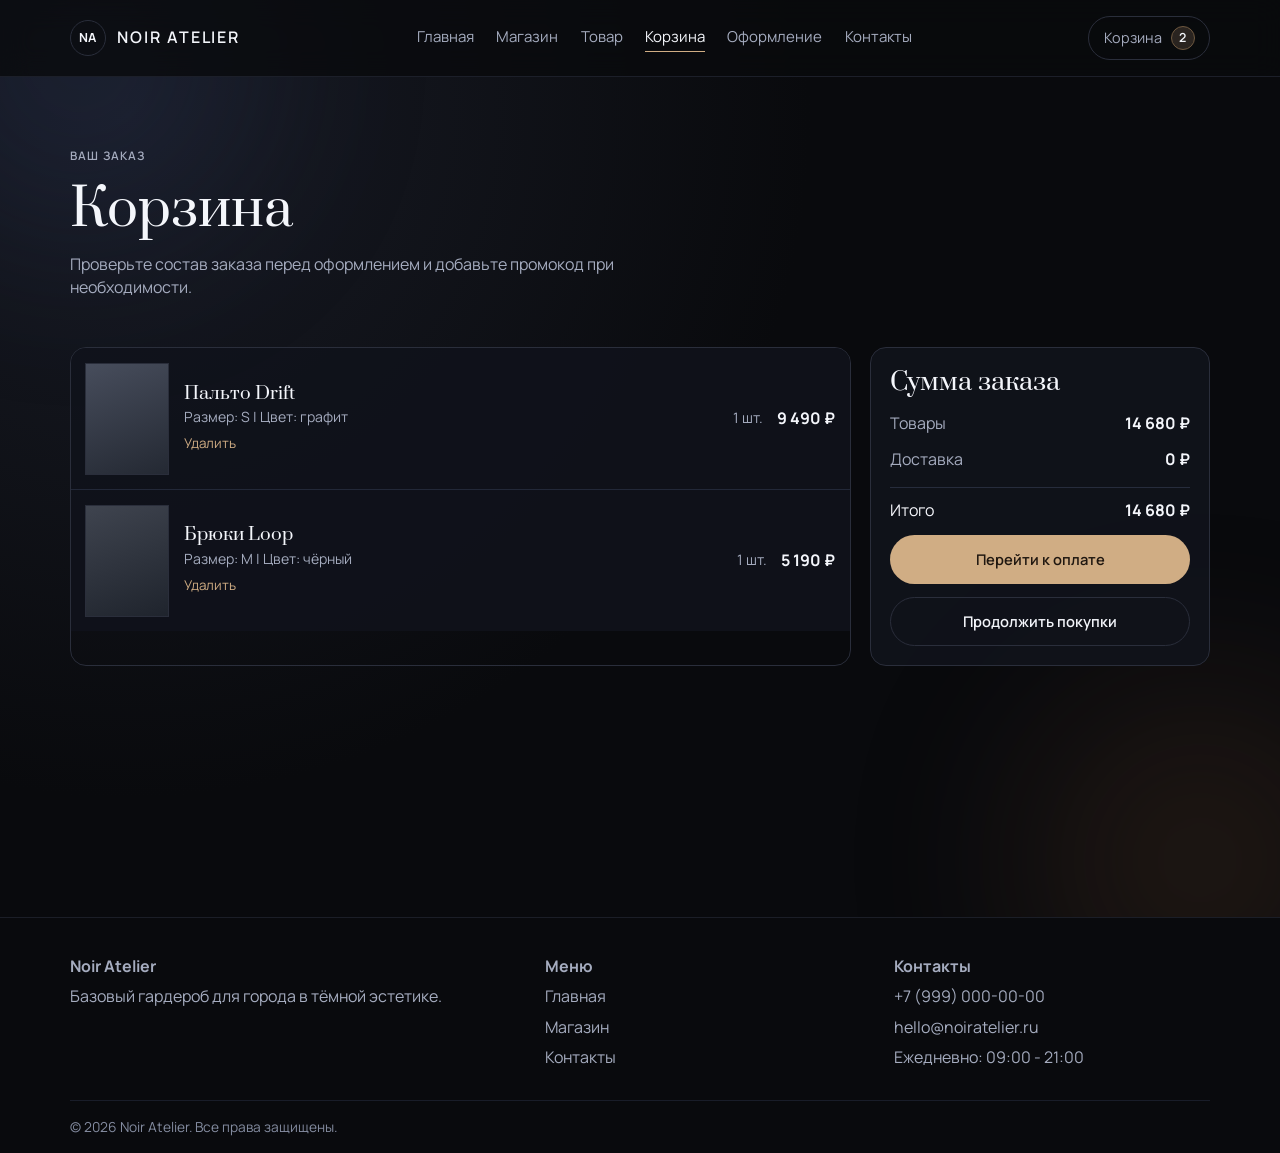
==== pages/cart.html @ 2ebc10a5 "Add all main pages + navigation" ====
﻿<!DOCTYPE html>
<html lang="ru">
<head>
  <meta charset="UTF-8">
  <meta name="viewport" content="width=device-width, initial-scale=1.0">
  <title>Noir Atelier | Корзина</title>
  <link rel="preconnect" href="https://fonts.googleapis.com">
  <link rel="preconnect" href="https://fonts.gstatic.com" crossorigin>
  <link href="https://fonts.googleapis.com/css2?family=Manrope:wght@400;500;600;700&family=Prata&display=swap" rel="stylesheet">
  <link rel="stylesheet" href="../css/style.css">
</head>
<body>
  <div class="page-glow page-glow-left" aria-hidden="true"></div>
  <div class="page-glow page-glow-right" aria-hidden="true"></div>

  <header class="site-header">
    <div class="container header-inner">
      <a class="logo" href="../index.html" aria-label="Главная Noir Atelier">
        <span class="logo-mark">NA</span>
        <span class="logo-text">Noir Atelier</span>
      </a>

      <button class="nav-toggle" type="button" aria-label="Открыть меню" aria-expanded="false" aria-controls="site-nav">
        <span></span>
        <span></span>
        <span></span>
      </button>

      <nav class="site-nav" id="site-nav" aria-label="Основная навигация">
        <a href="../index.html">Главная</a>
        <a href="shop.html">Магазин</a>
        <a href="product.html">Товар</a>
        <a href="cart.html" aria-current="page">Корзина</a>
        <a href="checkout.html">Оформление</a>
        <a href="contact.html">Контакты</a>
      </nav>

      <a class="header-cart" href="cart.html" aria-label="Открыть корзину">Корзина <span>2</span></a>
    </div>
  </header>

  <main class="page-main">
    <section class="section page-hero">
      <div class="container">
        <p class="eyebrow">Ваш заказ</p>
        <h1>Корзина</h1>
        <p>Проверьте состав заказа перед оформлением и добавьте промокод при необходимости.</p>
      </div>
    </section>

    <section class="section section-tight">
      <div class="container cart-layout">
        <div class="cart-items" aria-label="Список товаров в корзине">
          <article class="cart-item">
            <div class="cart-thumb product-image product-image-1" aria-hidden="true"></div>
            <div class="cart-meta">
              <h2>Пальто Drift</h2>
              <p>Размер: S | Цвет: графит</p>
              <a href="#">Удалить</a>
            </div>
            <div class="cart-qty" aria-label="Количество товара">1 шт.</div>
            <div class="cart-price">9 490 ₽</div>
          </article>

          <article class="cart-item">
            <div class="cart-thumb product-image product-image-6" aria-hidden="true"></div>
            <div class="cart-meta">
              <h2>Брюки Loop</h2>
              <p>Размер: M | Цвет: чёрный</p>
              <a href="#">Удалить</a>
            </div>
            <div class="cart-qty" aria-label="Количество товара">1 шт.</div>
            <div class="cart-price">5 190 ₽</div>
          </article>
        </div>

        <aside class="summary-card">
          <h2>Сумма заказа</h2>
          <div class="summary-row">
            <span>Товары</span>
            <strong>14 680 ₽</strong>
          </div>
          <div class="summary-row">
            <span>Доставка</span>
            <strong>0 ₽</strong>
          </div>
          <div class="summary-row summary-total">
            <span>Итого</span>
            <strong>14 680 ₽</strong>
          </div>

          <a class="btn btn-primary" href="checkout.html">Перейти к оплате</a>
          <a class="btn btn-ghost" href="shop.html">Продолжить покупки</a>
        </aside>
      </div>
    </section>
  </main>

  <footer class="site-footer" id="contacts">
    <div class="container footer-grid">
      <div>
        <p class="footer-title">Noir Atelier</p>
        <p>Базовый гардероб для города в тёмной эстетике.</p>
      </div>

      <div>
        <p class="footer-title">Меню</p>
        <a href="../index.html">Главная</a>
        <a href="shop.html">Магазин</a>
        <a href="contact.html">Контакты</a>
      </div>

      <div>
        <p class="footer-title">Контакты</p>
        <a href="tel:+79990000000">+7 (999) 000-00-00</a>
        <a href="mailto:hello@noiratelier.ru">hello@noiratelier.ru</a>
        <p>Ежедневно: 09:00 - 21:00</p>
      </div>
    </div>
    <div class="container footer-bottom">
      <p>© <span id="current-year"></span> Noir Atelier. Все права защищены.</p>
    </div>
  </footer>

  <script src="../js/main.js"></script>
</body>
</html>
---- css/style.css ----
﻿:root {
  --bg: #090a0d;
  --surface: #12141a;
  --surface-elevated: #1a1d26;
  --line: #2a2e3b;
  --text: #f4f6fb;
  --muted: #a5acbf;
  --accent: #d0ad84;
  --accent-soft: #c6a37a2e;
  --radius-lg: 22px;
  --radius-md: 16px;
  --radius-sm: 12px;
  --container: 1140px;
}

* {
  box-sizing: border-box;
}

html {
  scroll-behavior: smooth;
}

body {
  margin: 0;
  font-family: "Manrope", "Segoe UI", sans-serif;
  color: var(--text);
  background: radial-gradient(circle at 10% 10%, #181b25 0%, var(--bg) 44%), var(--bg);
  line-height: 1.45;
  position: relative;
  min-height: 100vh;
  overflow-x: hidden;
}

h1,
h2,
h3 {
  margin: 0;
  font-family: "Prata", Georgia, serif;
  font-weight: 400;
  line-height: 1.15;
}

p {
  margin: 0;
}

a {
  color: inherit;
  text-decoration: none;
}

.container {
  width: min(var(--container), calc(100% - 3rem));
  margin: 0 auto;
}

.section {
  padding: 4.5rem 0;
  position: relative;
}

.page-glow {
  position: fixed;
  width: 360px;
  aspect-ratio: 1;
  border-radius: 50%;
  filter: blur(90px);
  opacity: 0.3;
  pointer-events: none;
  z-index: -1;
}

.page-glow-left {
  top: -120px;
  left: -100px;
  background: #273252;
}

.page-glow-right {
  bottom: -140px;
  right: -100px;
  background: #4f3422;
}

.site-header {
  position: sticky;
  top: 0;
  backdrop-filter: blur(14px);
  background: #090a0dcc;
  border-bottom: 1px solid #1c1f29;
  z-index: 20;
}

.header-inner {
  min-height: 76px;
  display: grid;
  grid-template-columns: auto 1fr auto;
  align-items: center;
  gap: 1.8rem;
}

.logo {
  display: inline-flex;
  align-items: center;
  gap: 0.7rem;
}

.logo-mark {
  width: 36px;
  height: 36px;
  border-radius: 50%;
  border: 1px solid var(--line);
  display: grid;
  place-items: center;
  font-size: 0.78rem;
  font-weight: 700;
  letter-spacing: 0.08em;
}

.logo-text {
  font-size: 1rem;
  letter-spacing: 0.12em;
  text-transform: uppercase;
  font-weight: 600;
}

.site-nav {
  justify-self: center;
  display: flex;
  align-items: center;
  gap: 1.4rem;
}

.site-nav a {
  color: var(--muted);
  font-size: 0.94rem;
  position: relative;
  padding-bottom: 0.2rem;
  transition: color 0.22s ease;
}

.site-nav a:hover,
.site-nav a:focus-visible {
  color: var(--text);
}

.site-nav a[aria-current="page"] {
  color: var(--text);
}

.site-nav a[aria-current="page"]::after {
  content: "";
  position: absolute;
  left: 0;
  right: 0;
  bottom: -0.12rem;
  height: 1px;
  background: var(--accent);
}

.header-cart {
  display: inline-flex;
  align-items: center;
  gap: 0.55rem;
  border: 1px solid var(--line);
  border-radius: 999px;
  padding: 0.55rem 0.9rem;
  font-size: 0.9rem;
  color: var(--muted);
  transition: border-color 0.22s ease, color 0.22s ease;
}

.header-cart span {
  min-width: 24px;
  min-height: 24px;
  border-radius: 999px;
  display: grid;
  place-items: center;
  color: var(--text);
  background: var(--accent-soft);
  border: 1px solid #6f5940;
  font-size: 0.78rem;
  font-weight: 600;
}

.header-cart:hover,
.header-cart:focus-visible {
  color: var(--text);
  border-color: #384159;
}

.nav-toggle {
  display: none;
  width: 40px;
  height: 40px;
  border-radius: 10px;
  border: 1px solid var(--line);
  background: transparent;
  padding: 9px 8px;
  cursor: pointer;
}

.nav-toggle span {
  display: block;
  width: 100%;
  height: 2px;
  background: var(--text);
  margin: 5px 0;
  transition: transform 0.24s ease, opacity 0.24s ease;
}

.nav-open .nav-toggle span:nth-child(1) {
  transform: translateY(7px) rotate(45deg);
}

.nav-open .nav-toggle span:nth-child(2) {
  opacity: 0;
}

.nav-open .nav-toggle span:nth-child(3) {
  transform: translateY(-7px) rotate(-45deg);
}

.hero {
  padding-top: 5.2rem;
}

.hero-grid {
  display: grid;
  grid-template-columns: minmax(0, 1.15fr) minmax(290px, 0.75fr);
  gap: 2rem;
  align-items: stretch;
}

.eyebrow {
  display: inline-block;
  margin-bottom: 1rem;
  color: var(--accent);
  letter-spacing: 0.1em;
  text-transform: uppercase;
  font-size: 0.73rem;
  font-weight: 600;
}

.hero-content h1 {
  max-width: 14ch;
  font-size: clamp(2rem, 4.8vw, 3.7rem);
}

.hero-copy {
  margin-top: 1.2rem;
  color: var(--muted);
  max-width: 60ch;
}

.hero-actions {
  display: flex;
  flex-wrap: wrap;
  gap: 0.85rem;
  margin-top: 1.9rem;
}

.btn {
  display: inline-flex;
  align-items: center;
  justify-content: center;
  padding: 0.8rem 1.3rem;
  border-radius: 999px;
  font-size: 0.92rem;
  font-weight: 600;
  border: 1px solid transparent;
  transition: transform 0.22s ease, border-color 0.22s ease, background 0.22s ease;
}

.btn:hover,
.btn:focus-visible {
  transform: translateY(-1px);
}

.btn-primary {
  background: var(--accent);
  color: #1f1710;
}

.btn-primary:hover,
.btn-primary:focus-visible {
  background: #e0bc90;
}

.btn-ghost {
  border-color: var(--line);
  color: var(--text);
}

.btn-ghost:hover,
.btn-ghost:focus-visible {
  border-color: #3c4255;
}

.hero-stats {
  list-style: none;
  margin: 2rem 0 0;
  padding: 0;
  display: grid;
  grid-template-columns: repeat(3, minmax(0, 1fr));
  gap: 0.8rem;
}

.hero-stats li {
  border: 1px solid var(--line);
  border-radius: var(--radius-sm);
  padding: 0.95rem 0.9rem;
  background: #11141be0;
}

.hero-stats strong {
  display: block;
  font-size: 1.02rem;
  color: var(--text);
}

.hero-stats span {
  color: var(--muted);
  font-size: 0.83rem;
}

.hero-card {
  background: linear-gradient(156deg, #171a22 0%, #101218 100%);
  border: 1px solid #2a2f3d;
  border-radius: var(--radius-lg);
  padding: 1.6rem;
  display: grid;
  align-content: start;
  gap: 1rem;
  box-shadow: 0 16px 34px #00000052;
}

.hero-card-label {
  font-size: 0.77rem;
  color: var(--accent);
  letter-spacing: 0.11em;
  text-transform: uppercase;
}

.hero-card h2 {
  font-size: clamp(1.7rem, 3.2vw, 2.4rem);
}

.hero-card p {
  color: var(--muted);
}

.hero-card-price {
  color: var(--text);
  font-weight: 700;
  font-size: 1.2rem;
}

.hero-card a {
  color: var(--accent);
  font-weight: 600;
}

.section-head {
  display: flex;
  align-items: end;
  justify-content: space-between;
  gap: 1rem;
  margin-bottom: 1.55rem;
}

.section-head h2 {
  font-size: clamp(1.65rem, 3.5vw, 2.25rem);
}

.category-grid {
  display: grid;
  grid-template-columns: repeat(4, minmax(0, 1fr));
  gap: 1rem;
}

.category-card {
  border: 1px solid var(--line);
  border-radius: var(--radius-md);
  padding: 1.35rem;
  background: linear-gradient(150deg, #141722, #101319);
  min-height: 196px;
  display: grid;
  align-content: space-between;
  gap: 0.8rem;
}

.category-card h3 {
  font-size: 1.35rem;
}

.category-card p {
  color: var(--muted);
}

.category-card a {
  color: var(--accent);
  font-weight: 600;
  font-size: 0.9rem;
}

.product-grid {
  display: grid;
  grid-template-columns: repeat(4, minmax(0, 1fr));
  gap: 1rem;
}

.product-card {
  border: 1px solid var(--line);
  background: #10131be3;
  border-radius: var(--radius-md);
  overflow: hidden;
  transition: transform 0.24s ease, border-color 0.24s ease;
}

.product-card:hover {
  transform: translateY(-3px);
  border-color: #414a63;
}

.product-image {
  aspect-ratio: 3 / 4;
  border-bottom: 1px solid var(--line);
}

.product-image-1 {
  background: linear-gradient(160deg, #474d5c, #242933);
}

.product-image-2 {
  background: linear-gradient(160deg, #a8a39c, #62605c);
}

.product-image-3 {
  background: linear-gradient(160deg, #4f5f79, #253142);
}

.product-image-4 {
  background: linear-gradient(160deg, #2a2f3a, #0d1019);
}

.product-image-5 {
  background: linear-gradient(160deg, #8c7e74, #493f3a);
}

.product-image-6 {
  background: linear-gradient(160deg, #3f444f, #1f242d);
}

.product-image-7 {
  background: linear-gradient(160deg, #5d646f, #2c313a);
}

.product-image-8 {
  background: linear-gradient(160deg, #6f655b, #3f362d);
}

.product-meta {
  padding: 1rem;
  display: grid;
  gap: 0.35rem;
}

.product-meta h3 {
  font-size: 1.22rem;
}

.product-meta p {
  color: var(--muted);
  font-size: 0.9rem;
}

.price-row {
  margin-top: 0.35rem;
  display: flex;
  align-items: center;
  gap: 0.6rem;
}

.price {
  font-weight: 700;
}

.price-old {
  color: #7f8698;
  font-size: 0.85rem;
  text-decoration: line-through;
}

.about-block {
  border: 1px solid var(--line);
  border-radius: var(--radius-lg);
  padding: clamp(1.4rem, 3vw, 2rem);
  background: linear-gradient(165deg, #141824 0%, #101318 65%);
}

.about-block h2 {
  max-width: 24ch;
  font-size: clamp(1.7rem, 3.7vw, 2.7rem);
}

.page-main {
  min-height: calc(100vh - 76px);
}

.page-hero {
  padding-top: 4.1rem;
  padding-bottom: 2rem;
}

.page-hero h1 {
  font-size: clamp(2.1rem, 4.2vw, 3.2rem);
  margin-bottom: 0.85rem;
}

.page-hero p {
  color: var(--muted);
  max-width: 64ch;
}

.section-tight {
  padding-top: 1rem;
}

.section-head-inline {
  align-items: center;
}

.meta-copy {
  color: var(--muted);
  font-size: 0.9rem;
}

.meta-link {
  color: var(--accent);
  font-weight: 600;
}

.shop-layout {
  display: grid;
  grid-template-columns: minmax(210px, 250px) minmax(0, 1fr);
  gap: 1.2rem;
}

.filter-panel {
  border: 1px solid var(--line);
  border-radius: var(--radius-md);
  background: linear-gradient(160deg, #141824, #101319);
  padding: 1.2rem;
  height: fit-content;
}

.filter-panel h2 {
  font-size: 1.45rem;
  margin-bottom: 1rem;
}

.filter-group + .filter-group {
  margin-top: 1.1rem;
}

.filter-group p {
  color: #d6d9e4;
  font-size: 0.9rem;
  margin-bottom: 0.55rem;
}

.chip-group {
  display: flex;
  flex-wrap: wrap;
  gap: 0.45rem;
}

.chip {
  display: inline-flex;
  align-items: center;
  justify-content: center;
  border: 1px solid var(--line);
  color: var(--muted);
  border-radius: 999px;
  padding: 0.38rem 0.82rem;
  font-size: 0.83rem;
  background: #0f131be0;
}

.chip-active {
  color: var(--text);
  border-color: #5f523f;
  background: #2f261c;
}

.price-tag {
  border: 1px dashed #3a4255;
  border-radius: 10px;
  padding: 0.65rem 0.8rem;
  color: var(--muted);
  font-size: 0.84rem;
}

.shop-grid {
  display: grid;
  gap: 1rem;
  grid-template-columns: repeat(3, minmax(0, 1fr));
}

.card-action {
  margin-top: 0.35rem;
  color: var(--accent);
  font-size: 0.85rem;
  font-weight: 600;
}

.product-layout {
  display: grid;
  grid-template-columns: minmax(0, 1fr) minmax(320px, 420px);
  gap: 1.2rem;
}

.gallery-grid {
  display: grid;
  gap: 1rem;
  grid-template-columns: repeat(2, minmax(0, 1fr));
}

.gallery-main {
  grid-column: span 2;
  min-height: 420px;
}

.gallery-thumb {
  min-height: 180px;
}

.detail-panel {
  border: 1px solid var(--line);
  border-radius: var(--radius-md);
  background: linear-gradient(160deg, #141824, #101319);
  padding: 1.35rem;
  display: grid;
  align-content: start;
  gap: 0.9rem;
  height: fit-content;
}

.detail-panel h2 {
  font-size: 2rem;
}

.price-row-large .price {
  font-size: 1.5rem;
}

.size-selector p {
  margin-bottom: 0.5rem;
  color: #d6d9e4;
}

.detail-actions {
  display: flex;
  flex-wrap: wrap;
  gap: 0.7rem;
}

.spec-list {
  margin: 0.6rem 0 0;
  padding-left: 1rem;
  display: grid;
  gap: 0.5rem;
  color: var(--muted);
  font-size: 0.9rem;
}

.product-grid-compact {
  grid-template-columns: repeat(3, minmax(0, 1fr));
}

.cart-layout {
  display: grid;
  grid-template-columns: minmax(0, 1fr) minmax(260px, 340px);
  gap: 1.2rem;
}

.cart-items {
  border: 1px solid var(--line);
  border-radius: var(--radius-md);
  overflow: hidden;
}

.cart-item {
  display: grid;
  grid-template-columns: 84px 1fr auto auto;
  gap: 0.9rem;
  align-items: center;
  padding: 0.9rem;
  background: #10131be3;
}

.cart-item + .cart-item {
  border-top: 1px solid #222838;
}

.cart-thumb {
  min-height: 102px;
  border: 1px solid var(--line);
}

.cart-meta h2 {
  font-size: 1.1rem;
  margin-bottom: 0.2rem;
}

.cart-meta p {
  color: var(--muted);
  font-size: 0.88rem;
}

.cart-meta a {
  margin-top: 0.4rem;
  display: inline-block;
  color: var(--accent);
  font-size: 0.84rem;
}

.cart-qty {
  color: var(--muted);
  font-size: 0.9rem;
}

.cart-price {
  font-weight: 700;
  white-space: nowrap;
}

.summary-card {
  border: 1px solid var(--line);
  border-radius: var(--radius-md);
  background: #11141be5;
  padding: 1.2rem;
  display: grid;
  align-content: start;
  gap: 0.8rem;
  height: fit-content;
}

.summary-card h2 {
  font-size: 1.55rem;
  margin-bottom: 0.2rem;
}

.summary-row {
  display: flex;
  justify-content: space-between;
  gap: 1rem;
  color: var(--muted);
}

.summary-row strong {
  color: var(--text);
}

.summary-total {
  border-top: 1px solid #262c3c;
  padding-top: 0.7rem;
  margin-top: 0.2rem;
  color: var(--text);
}

.checkout-layout {
  display: grid;
  grid-template-columns: minmax(0, 1fr) minmax(280px, 350px);
  gap: 1.2rem;
}

.checkout-form {
  border: 1px solid var(--line);
  border-radius: var(--radius-md);
  background: #10131be0;
  padding: 1.3rem;
  display: grid;
  gap: 1rem;
}

.checkout-form h2 {
  font-size: 1.35rem;
}

.form-grid {
  display: grid;
  grid-template-columns: repeat(2, minmax(0, 1fr));
  gap: 0.8rem;
}

.form-grid-single {
  grid-template-columns: 1fr;
}

.field {
  display: grid;
  gap: 0.35rem;
}

.field span {
  color: #d4d9e8;
  font-size: 0.88rem;
}

.field input,
.field textarea {
  border: 1px solid #2f374a;
  background: #0b0e15;
  color: var(--text);
  border-radius: 12px;
  padding: 0.7rem 0.8rem;
  font: inherit;
}

.field input::placeholder,
.field textarea::placeholder {
  color: #6d768b;
}

.field input:focus,
.field textarea:focus {
  outline: 1px solid #465373;
  border-color: #465373;
}

.contact-layout {
  display: grid;
  grid-template-columns: minmax(0, 1fr) minmax(320px, 390px);
  gap: 1.2rem;
}

.contact-cards {
  display: grid;
  grid-template-columns: repeat(3, minmax(0, 1fr));
  gap: 1rem;
}

.contact-card {
  border: 1px solid var(--line);
  border-radius: var(--radius-md);
  padding: 1rem;
  background: #10131be3;
  display: grid;
  align-content: start;
  gap: 0.45rem;
}

.contact-card h2 {
  font-size: 1.25rem;
}

.contact-card p,
.contact-card a {
  color: var(--muted);
  font-size: 0.92rem;
}

.contact-card a:hover,
.contact-card a:focus-visible {
  color: var(--text);
}

.contact-form {
  border: 1px solid var(--line);
  border-radius: var(--radius-md);
  background: #11141be5;
  padding: 1.2rem;
  display: grid;
  gap: 0.8rem;
  height: fit-content;
}

.site-footer {
  margin-top: 1rem;
  border-top: 1px solid #1b1e27;
  background: #090a0d;
  padding: 2.3rem 0 1rem;
}

.footer-grid {
  display: grid;
  grid-template-columns: 1.4fr repeat(2, minmax(0, 1fr));
  gap: 1rem 2rem;
}

.footer-title {
  margin-bottom: 0.8rem;
  color: var(--text);
  font-weight: 700;
}

.footer-grid p,
.footer-grid a {
  display: block;
  margin-bottom: 0.45rem;
  color: var(--muted);
}

.footer-grid a:hover,
.footer-grid a:focus-visible {
  color: var(--text);
}

.footer-bottom {
  margin-top: 1.5rem;
  padding-top: 1rem;
  border-top: 1px solid #191d29;
}

.footer-bottom p {
  color: #848ca0;
  font-size: 0.86rem;
}

@media (max-width: 1024px) {
  .hero-grid {
    grid-template-columns: 1fr;
  }

  .category-grid,
  .product-grid,
  .shop-grid,
  .product-grid-compact,
  .contact-cards {
    grid-template-columns: repeat(2, minmax(0, 1fr));
  }

  .hero-card {
    max-width: 480px;
  }

  .shop-layout,
  .product-layout,
  .cart-layout,
  .checkout-layout,
  .contact-layout {
    grid-template-columns: 1fr;
  }

  .gallery-main {
    min-height: 360px;
  }

  .footer-grid {
    grid-template-columns: repeat(2, minmax(0, 1fr));
  }
}

@media (max-width: 760px) {
  .container {
    width: min(var(--container), calc(100% - 2rem));
  }

  .header-inner {
    grid-template-columns: auto 1fr auto;
    gap: 0.85rem;
  }

  .nav-toggle {
    display: inline-block;
    justify-self: end;
  }

  .site-nav {
    position: absolute;
    top: calc(100% + 1px);
    left: 0;
    right: 0;
    display: grid;
    gap: 0;
    background: #0b0d12;
    border-bottom: 1px solid #1e2330;
    transform: scaleY(0);
    transform-origin: top;
    opacity: 0;
    pointer-events: none;
    transition: opacity 0.25s ease, transform 0.25s ease;
  }

  .site-nav a {
    padding: 0.95rem 1rem;
    border-top: 1px solid #171c27;
  }

  .nav-open .site-nav {
    transform: scaleY(1);
    opacity: 1;
    pointer-events: auto;
  }

  .header-cart {
    justify-self: end;
  }

  .hero {
    padding-top: 4rem;
  }

  .hero-stats {
    grid-template-columns: 1fr;
  }

  .section {
    padding: 3.5rem 0;
  }

  .section-head {
    display: block;
  }

  .section-head h2 {
    margin-top: 0.45rem;
  }

  .category-grid,
  .product-grid,
  .shop-grid,
  .product-grid-compact,
  .contact-cards,
  .footer-grid {
    grid-template-columns: 1fr;
  }

  .gallery-main {
    min-height: 280px;
  }

  .cart-item {
    grid-template-columns: 74px 1fr;
    align-items: start;
  }

  .cart-qty,
  .cart-price {
    grid-column: 2;
  }

  .form-grid {
    grid-template-columns: 1fr;
  }
}

@media (max-width: 480px) {
  .logo-text {
    display: none;
  }

  .header-cart {
    padding: 0.5rem 0.72rem;
    font-size: 0.84rem;
  }

  .header-cart span {
    min-width: 22px;
    min-height: 22px;
  }

  .hero-content h1 {
    font-size: clamp(1.8rem, 11vw, 2.35rem);
  }
}
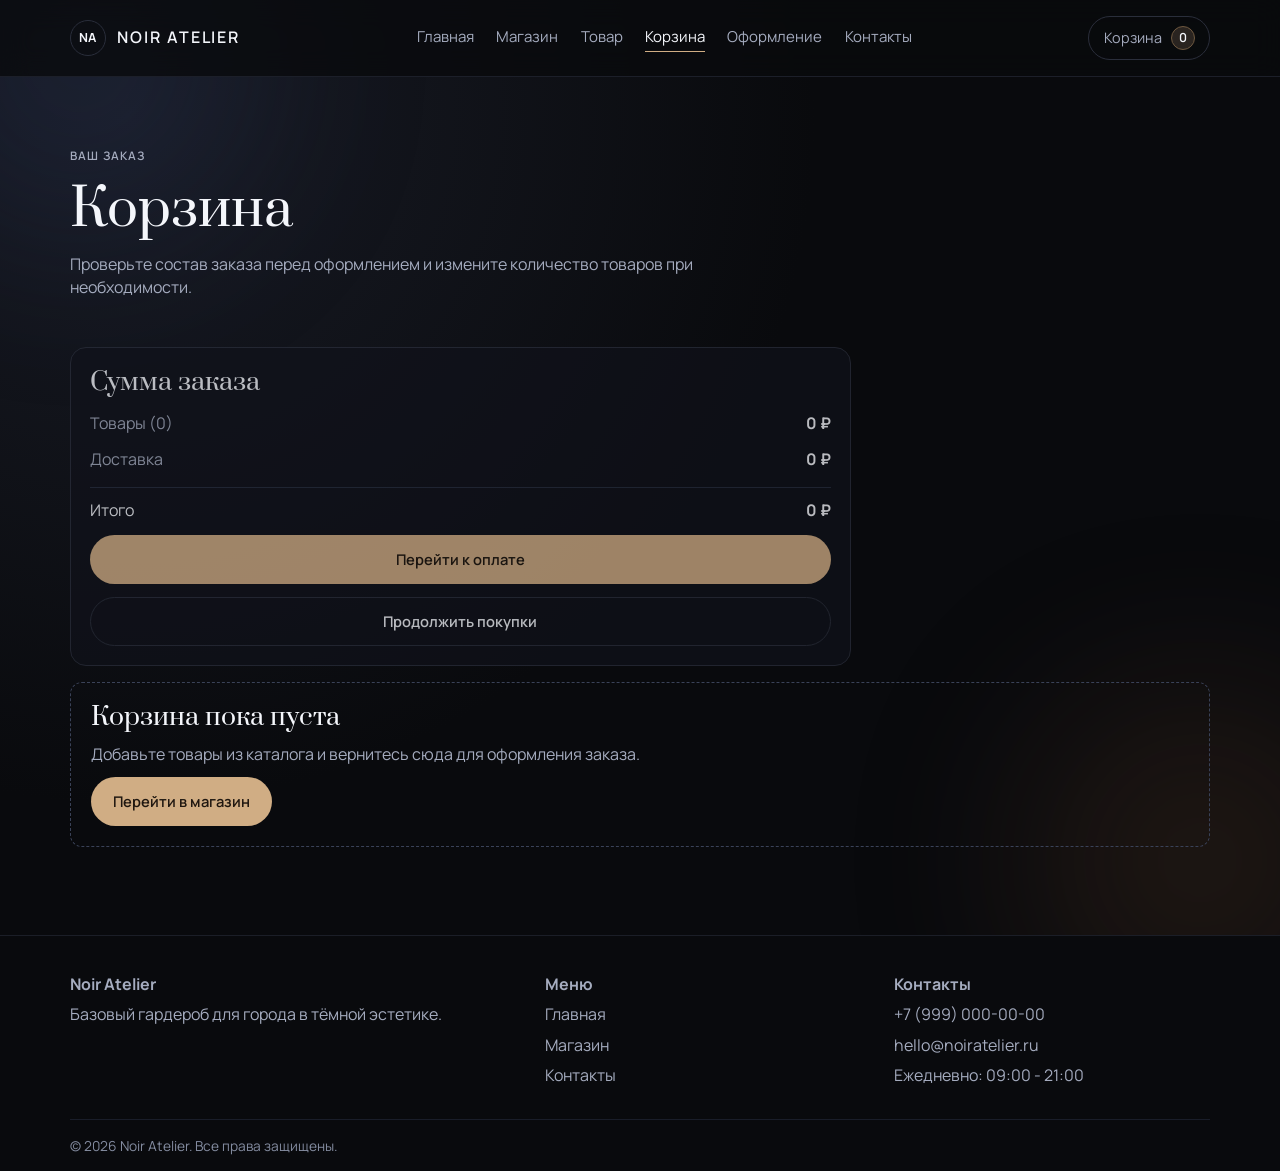
==== commit f6e140cc: "Implement fully functional shopping cart" ====
--- a/pages/cart.html
+++ b/pages/cart.html
@@ -35,63 +35,49 @@
         <a href="contact.html">Контакты</a>
       </nav>
 
-      <a class="header-cart" href="cart.html" aria-label="Открыть корзину">Корзина <span>2</span></a>
+      <a class="header-cart" href="cart.html" aria-label="Открыть корзину">Корзина <span>0</span></a>
     </div>
   </header>
 
-  <main class="page-main">
+  <main class="page-main" id="cart-page">
     <section class="section page-hero">
       <div class="container">
         <p class="eyebrow">Ваш заказ</p>
         <h1>Корзина</h1>
-        <p>Проверьте состав заказа перед оформлением и добавьте промокод при необходимости.</p>
+        <p>Проверьте состав заказа перед оформлением и измените количество товаров при необходимости.</p>
       </div>
     </section>
 
     <section class="section section-tight">
       <div class="container cart-layout">
-        <div class="cart-items" aria-label="Список товаров в корзине">
-          <article class="cart-item">
-            <div class="cart-thumb product-image product-image-1" aria-hidden="true"></div>
-            <div class="cart-meta">
-              <h2>Пальто Drift</h2>
-              <p>Размер: S | Цвет: графит</p>
-              <a href="#">Удалить</a>
-            </div>
-            <div class="cart-qty" aria-label="Количество товара">1 шт.</div>
-            <div class="cart-price">9 490 ₽</div>
-          </article>
+        <div class="cart-items" id="cart-items-list" aria-live="polite" aria-label="Список товаров в корзине"></div>
 
-          <article class="cart-item">
-            <div class="cart-thumb product-image product-image-6" aria-hidden="true"></div>
-            <div class="cart-meta">
-              <h2>Брюки Loop</h2>
-              <p>Размер: M | Цвет: чёрный</p>
-              <a href="#">Удалить</a>
-            </div>
-            <div class="cart-qty" aria-label="Количество товара">1 шт.</div>
-            <div class="cart-price">5 190 ₽</div>
-          </article>
-        </div>
-
-        <aside class="summary-card">
+        <aside class="summary-card" id="cart-summary">
           <h2>Сумма заказа</h2>
           <div class="summary-row">
-            <span>Товары</span>
-            <strong>14 680 ₽</strong>
+            <span>Товары (<span id="cart-items-total">0</span>)</span>
+            <strong id="cart-subtotal">0 ₽</strong>
           </div>
           <div class="summary-row">
             <span>Доставка</span>
-            <strong>0 ₽</strong>
+            <strong id="cart-delivery">0 ₽</strong>
           </div>
           <div class="summary-row summary-total">
             <span>Итого</span>
-            <strong>14 680 ₽</strong>
+            <strong id="cart-total">0 ₽</strong>
           </div>
 
           <a class="btn btn-primary" href="checkout.html">Перейти к оплате</a>
           <a class="btn btn-ghost" href="shop.html">Продолжить покупки</a>
         </aside>
+      </div>
+
+      <div class="container">
+        <div class="cart-empty" id="cart-empty" hidden>
+          <h2>Корзина пока пуста</h2>
+          <p>Добавьте товары из каталога и вернитесь сюда для оформления заказа.</p>
+          <a class="btn btn-primary" href="shop.html">Перейти в магазин</a>
+        </div>
       </div>
     </section>
   </main>
--- a/css/style.css
+++ b/css/style.css
@@ -427,6 +427,8 @@
 .product-image {
   aspect-ratio: 3 / 4;
   border-bottom: 1px solid var(--line);
+  position: relative;
+  overflow: hidden;
 }
 
 .product-image-1 {
@@ -587,6 +589,9 @@
   padding: 0.38rem 0.82rem;
   font-size: 0.83rem;
   background: #0f131be0;
+  font: inherit;
+  line-height: 1;
+  appearance: none;
 }
 
 .chip-active {
@@ -603,38 +608,217 @@
   font-size: 0.84rem;
 }
 
+.filter-chip {
+  cursor: pointer;
+  transition: border-color 0.22s ease, color 0.22s ease, background 0.22s ease;
+}
+
+.filter-chip:hover,
+.filter-chip:focus-visible {
+  color: var(--text);
+  border-color: #444f67;
+}
+
+.price-range {
+  border: 1px solid #2b3244;
+  border-radius: 12px;
+  background: #0f141f;
+  padding: 0.75rem 0.85rem;
+}
+
+.price-values {
+  display: flex;
+  justify-content: space-between;
+  gap: 0.6rem;
+  margin-bottom: 0.7rem;
+  color: var(--muted);
+  font-size: 0.84rem;
+}
+
+.price-values strong {
+  color: var(--text);
+}
+
+.range-wrap {
+  display: grid;
+  gap: 0.45rem;
+}
+
+.range-wrap span {
+  font-size: 0.77rem;
+  color: #c5cad8;
+  letter-spacing: 0.04em;
+  text-transform: uppercase;
+}
+
+.range-wrap input[type="range"] {
+  width: 100%;
+  accent-color: #b6946d;
+  cursor: pointer;
+}
+
+.filter-reset {
+  width: 100%;
+  margin-top: 1.3rem;
+}
+
+.catalog-content {
+  min-width: 0;
+}
+
+.shop-toolbar {
+  margin-bottom: 1.2rem;
+}
+
+.sort-control {
+  display: inline-grid;
+  gap: 0.3rem;
+  color: var(--muted);
+  font-size: 0.84rem;
+}
+
+.sort-control span {
+  text-transform: uppercase;
+  letter-spacing: 0.06em;
+  font-size: 0.72rem;
+}
+
+.sort-control select {
+  border: 1px solid #31384b;
+  background: #0f131b;
+  color: var(--text);
+  padding: 0.55rem 0.7rem;
+  border-radius: 10px;
+  font: inherit;
+}
+
+.sort-control select:focus {
+  outline: 1px solid #4c5876;
+  border-color: #4c5876;
+}
+
 .shop-grid {
   display: grid;
   gap: 1rem;
   grid-template-columns: repeat(3, minmax(0, 1fr));
 }
 
+.shop-grid .product-card {
+  display: grid;
+  grid-template-rows: auto 1fr;
+}
+
+.shop-card-actions {
+  margin-top: 0.35rem;
+  display: flex;
+  align-items: center;
+  gap: 0.7rem;
+  flex-wrap: wrap;
+}
+
 .card-action {
-  margin-top: 0.35rem;
   color: var(--accent);
   font-size: 0.85rem;
   font-weight: 600;
 }
 
+.card-action-add {
+  border: 0;
+  background: transparent;
+  font: inherit;
+  padding: 0;
+  cursor: pointer;
+}
+
+.product-badge {
+  position: absolute;
+  top: 0.7rem;
+  left: 0.7rem;
+  padding: 0.28rem 0.58rem;
+  border-radius: 999px;
+  font-size: 0.72rem;
+  color: #f9f2e9;
+  border: 1px solid #8b7559;
+  background: #2f251aeb;
+  text-transform: uppercase;
+  letter-spacing: 0.06em;
+}
+
+.shop-empty {
+  margin-top: 1rem;
+  border: 1px dashed #3a4258;
+  border-radius: 12px;
+  padding: 1rem;
+  color: var(--muted);
+  text-align: center;
+}
+
+.shop-feedback {
+  min-height: 1.2rem;
+  margin-top: 0.7rem;
+  color: var(--muted);
+  font-size: 0.88rem;
+}
+
+.shop-feedback.is-success {
+  color: #a6c996;
+}
+
+.shop-feedback.is-error {
+  color: #d0a0a0;
+}
+
 .product-layout {
   display: grid;
-  grid-template-columns: minmax(0, 1fr) minmax(320px, 420px);
+  grid-template-columns: minmax(0, 1fr) minmax(340px, 430px);
   gap: 1.2rem;
 }
 
-.gallery-grid {
-  display: grid;
-  gap: 1rem;
-  grid-template-columns: repeat(2, minmax(0, 1fr));
-}
-
-.gallery-main {
-  grid-column: span 2;
-  min-height: 420px;
-}
-
-.gallery-thumb {
-  min-height: 180px;
+.product-layout-detailed {
+  align-items: start;
+}
+
+.product-visuals {
+  display: grid;
+  gap: 0.9rem;
+}
+
+.product-hero-photo {
+  min-height: 520px;
+  border: 1px solid var(--line);
+  border-radius: var(--radius-md);
+  box-shadow: 0 20px 40px #00000057;
+}
+
+.product-thumb-grid {
+  display: grid;
+  grid-template-columns: repeat(3, minmax(0, 1fr));
+  gap: 0.7rem;
+}
+
+.product-thumb {
+  padding: 0;
+  border: 1px solid #2b3243;
+  border-radius: 12px;
+  cursor: pointer;
+  transition: border-color 0.22s ease, transform 0.22s ease, box-shadow 0.22s ease;
+}
+
+.product-thumb.product-image {
+  min-height: 126px;
+  aspect-ratio: 4 / 5;
+  border: 1px solid #2b3243;
+}
+
+.product-thumb:hover,
+.product-thumb:focus-visible {
+  transform: translateY(-2px);
+  border-color: #535f7c;
+}
+
+.product-thumb.is-active {
+  border-color: #947a5a;
+  box-shadow: 0 0 0 1px #947a5a66;
 }
 
 .detail-panel {
@@ -652,13 +836,134 @@
   font-size: 2rem;
 }
 
+.detail-panel-product {
+  gap: 1rem;
+}
+
+.product-summary {
+  color: var(--muted);
+}
+
 .price-row-large .price {
   font-size: 1.5rem;
 }
 
-.size-selector p {
+.product-form {
+  display: grid;
+  gap: 1rem;
+}
+
+.option-group p {
   margin-bottom: 0.5rem;
   color: #d6d9e4;
+}
+
+.option-list {
+  display: flex;
+  flex-wrap: wrap;
+  gap: 0.5rem;
+}
+
+.option-button {
+  border: 1px solid #32394e;
+  border-radius: 999px;
+  background: #0f131be0;
+  color: var(--muted);
+  padding: 0.45rem 0.85rem;
+  font: inherit;
+  font-size: 0.88rem;
+  line-height: 1;
+  cursor: pointer;
+  transition: color 0.22s ease, border-color 0.22s ease, background 0.22s ease;
+}
+
+.option-button:hover,
+.option-button:focus-visible {
+  color: var(--text);
+  border-color: #4c5773;
+}
+
+.option-button.is-active {
+  color: var(--text);
+  border-color: #8f7556;
+  background: #31271b;
+}
+
+.option-list-colors {
+  gap: 0.55rem;
+}
+
+.color-option {
+  display: inline-flex;
+  align-items: center;
+  gap: 0.45rem;
+  padding-right: 1rem;
+}
+
+.color-swatch {
+  width: 14px;
+  height: 14px;
+  border-radius: 50%;
+  border: 1px solid #5e6370;
+}
+
+.swatch-graphite {
+  background: #525762;
+}
+
+.swatch-sand {
+  background: #a39278;
+}
+
+.swatch-black {
+  background: #141720;
+}
+
+.quantity-control {
+  display: inline-grid;
+  grid-template-columns: 40px minmax(52px, 70px) 40px;
+  border: 1px solid #323a4f;
+  border-radius: 999px;
+  overflow: hidden;
+}
+
+.qty-button {
+  border: 0;
+  background: #11151f;
+  color: var(--text);
+  cursor: pointer;
+  font-size: 1.2rem;
+  line-height: 1;
+}
+
+.qty-button:hover,
+.qty-button:focus-visible {
+  background: #171c29;
+}
+
+.qty-input {
+  border: 0;
+  border-left: 1px solid #2e3549;
+  border-right: 1px solid #2e3549;
+  background: #0e121b;
+  color: var(--text);
+  text-align: center;
+  font: inherit;
+  width: 100%;
+}
+
+.qty-input:focus {
+  outline: none;
+}
+
+.qty-input::-webkit-outer-spin-button,
+.qty-input::-webkit-inner-spin-button {
+  -webkit-appearance: none;
+  margin: 0;
+}
+
+.add-to-cart-button {
+  min-width: 230px;
 }
 
 .detail-actions {
@@ -667,13 +972,126 @@
   gap: 0.7rem;
 }
 
-.spec-list {
-  margin: 0.6rem 0 0;
-  padding-left: 1rem;
-  display: grid;
+.product-feedback {
+  min-height: 1.3rem;
+  color: var(--muted);
+  font-size: 0.88rem;
+}
+
+.product-feedback.is-success {
+  color: #a6c996;
+}
+
+.product-feedback.is-error {
+  color: #d0a0a0;
+}
+
+.product-tabs {
+  border: 1px solid var(--line);
+  border-radius: var(--radius-md);
+  background: linear-gradient(160deg, #131723, #0f131a);
+  overflow: hidden;
+}
+
+.tab-list {
+  display: flex;
+  flex-wrap: wrap;
+  gap: 0.45rem;
+  padding: 0.9rem;
+  border-bottom: 1px solid #242b3a;
+  background: #11151f;
+}
+
+.tab-button {
+  border: 1px solid #2f3749;
+  border-radius: 999px;
+  background: #0f131b;
+  color: var(--muted);
+  font: inherit;
+  font-size: 0.88rem;
+  padding: 0.45rem 0.85rem;
+  cursor: pointer;
+  transition: color 0.22s ease, border-color 0.22s ease, background 0.22s ease;
+}
+
+.tab-button:hover,
+.tab-button:focus-visible {
+  color: var(--text);
+  border-color: #4c5773;
+}
+
+.tab-button[aria-selected="true"] {
+  color: var(--text);
+  border-color: #8d7556;
+  background: #2f261b;
+}
+
+.tab-panels {
+  padding: 1rem 1.1rem 1.2rem;
+}
+
+.tab-panel {
+  display: grid;
+  margin: 0;
+  padding: 0;
   gap: 0.5rem;
   color: var(--muted);
-  font-size: 0.9rem;
+}
+
+.tab-list-data {
+  list-style: none;
+  margin: 0;
+  padding: 0;
+  display: grid;
+  gap: 0.6rem;
+}
+
+.tab-list-data li {
+  display: flex;
+  justify-content: space-between;
+  gap: 1rem;
+  align-items: baseline;
+  border-bottom: 1px solid #242b3a;
+  padding-bottom: 0.55rem;
+}
+
+.tab-list-data span {
+  color: var(--muted);
+}
+
+.tab-list-data strong {
+  color: var(--text);
+  font-size: 0.93rem;
+}
+
+.review-list {
+  display: grid;
+  gap: 0.7rem;
+}
+
+.review-card {
+  border: 1px solid #2a3142;
+  border-radius: 12px;
+  background: #0f141f;
+  padding: 0.85rem;
+  display: grid;
+  gap: 0.35rem;
+}
+
+.review-head {
+  color: #d6d9e3;
+  font-size: 0.86rem;
+}
+
+.sr-only {
+  position: absolute;
+  width: 1px;
+  height: 1px;
+  padding: 0;
+  margin: -1px;
+  overflow: hidden;
+  clip: rect(0, 0, 0, 0);
+  border: 0;
 }
 
 .product-grid-compact {
@@ -690,6 +1108,10 @@
   border: 1px solid var(--line);
   border-radius: var(--radius-md);
   overflow: hidden;
+}
+
+.cart-items:empty {
+  display: none;
 }
 
 .cart-item {
@@ -727,6 +1149,32 @@
   font-size: 0.84rem;
 }
 
+.cart-remove {
+  margin-top: 0.4rem;
+  border: 0;
+  background: transparent;
+  color: var(--accent);
+  font: inherit;
+  font-size: 0.84rem;
+  padding: 0;
+  cursor: pointer;
+}
+
+.cart-line-controls {
+  display: flex;
+  justify-content: flex-end;
+}
+
+.cart-qty-control {
+  grid-template-columns: 32px 52px 32px;
+}
+
+.cart-qty-control .qty-input {
+  min-width: 0;
+  padding: 0.2rem 0.3rem;
+  font-size: 0.9rem;
+}
+
 .cart-qty {
   color: var(--muted);
   font-size: 0.9rem;
@@ -735,6 +1183,7 @@
 .cart-price {
   font-weight: 700;
   white-space: nowrap;
+  text-align: right;
 }
 
 .summary-card {
@@ -751,6 +1200,10 @@
 .summary-card h2 {
   font-size: 1.55rem;
   margin-bottom: 0.2rem;
+}
+
+.summary-card.is-empty {
+  opacity: 0.75;
 }
 
 .summary-row {
@@ -769,6 +1222,24 @@
   padding-top: 0.7rem;
   margin-top: 0.2rem;
   color: var(--text);
+}
+
+.cart-empty {
+  margin-top: 1rem;
+  border: 1px dashed #3a4258;
+  border-radius: 12px;
+  padding: 1.25rem;
+  display: grid;
+  gap: 0.7rem;
+  justify-items: start;
+}
+
+.cart-empty h2 {
+  font-size: 1.55rem;
+}
+
+.cart-empty p {
+  color: var(--muted);
 }
 
 .checkout-layout {
@@ -945,8 +1416,8 @@
     grid-template-columns: 1fr;
   }
 
-  .gallery-main {
-    min-height: 360px;
+  .product-hero-photo {
+    min-height: 420px;
   }
 
   .footer-grid {
@@ -1029,8 +1500,48 @@
     grid-template-columns: 1fr;
   }
 
-  .gallery-main {
-    min-height: 280px;
+  .shop-toolbar {
+    display: grid;
+    gap: 0.8rem;
+  }
+
+  .sort-control {
+    width: 100%;
+  }
+
+  .sort-control select {
+    width: 100%;
+  }
+
+  .product-hero-photo {
+    min-height: 320px;
+  }
+
+  .product-thumb.product-image {
+    min-height: 94px;
+  }
+
+  .detail-panel-product h2 {
+    font-size: 1.7rem;
+  }
+
+  .add-to-cart-button {
+    width: 100%;
+  }
+
+  .tab-list {
+    display: grid;
+    grid-template-columns: 1fr;
+  }
+
+  .tab-button {
+    width: 100%;
+    text-align: left;
+  }
+
+  .tab-list-data li {
+    display: grid;
+    gap: 0.2rem;
   }
 
   .cart-item {
@@ -1038,7 +1549,7 @@
     align-items: start;
   }
 
-  .cart-qty,
+  .cart-line-controls,
   .cart-price {
     grid-column: 2;
   }
